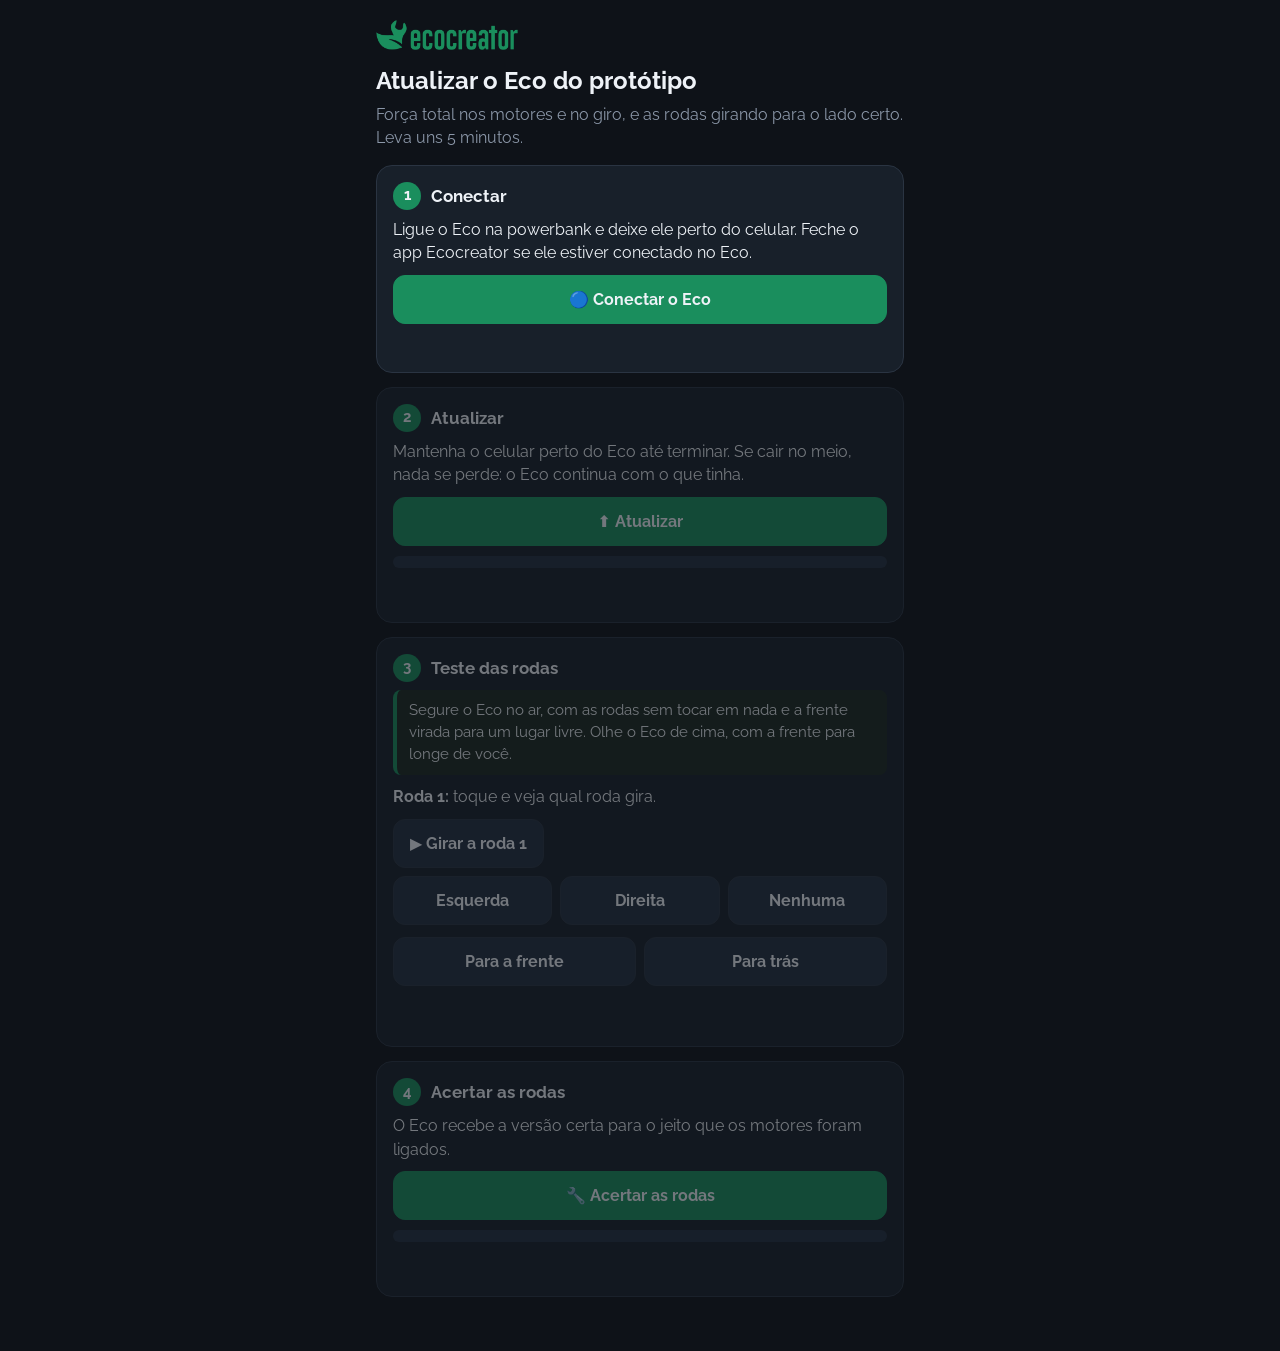
==== atualizar.html @ f11b43f6 "Teste: página de atualização do protótipo (atualizar.html) com os firmwares" ====
<!doctype html>
<html lang="pt-BR">
<head>
<meta charset="utf-8">
<meta name="viewport" content="width=device-width, initial-scale=1">
<meta name="robots" content="noindex">
<meta name="theme-color" content="#0e1218">
<title>Atualizar o Eco</title>
<link rel="icon" href="icons/favicon.png">
<style>
@font-face { font-family: 'Raleway'; font-weight: 400 800; src: url('fonts/raleway-latin.woff2') format('woff2'); }
:root { --bg: #0e1218; --panel: #18202a; --line: #2a3442; --text: #eef2f7; --muted: #8b97a8; --accent: #1a8e5d; --green: #35d07f; --red: #ff4d4d; --amber: #ffb020; }
* { box-sizing: border-box; }
body { margin: 0; background: var(--bg); color: var(--text); font: 16px/1.45 'Raleway', system-ui, sans-serif; }
main { max-width: 560px; margin: 0 auto; padding: 16px 16px 40px; }
header img { height: 30px; display: block; margin: 4px 0 14px; }
h1 { font-size: 24px; margin: 0 0 4px; }
.sub { color: var(--muted); margin: 0 0 16px; }
.passo { background: var(--panel); border: 1px solid var(--line); border-radius: 16px; padding: 16px; margin-bottom: 14px; }
.passo h2 { font-size: 17px; margin: 0 0 8px; display: flex; gap: 10px; align-items: center; }
.passo h2 .n { display: inline-grid; place-items: center; width: 28px; height: 28px; border-radius: 50%; background: var(--accent); font-size: 15px; flex: none; }
.passo.feito h2 .n { background: var(--green); color: #0e1218; }
.passo.bloq { opacity: .45; pointer-events: none; }
.passo p { margin: 0 0 10px; }
button { font: inherit; font-weight: 700; color: var(--text); background: #243041; border: 1px solid var(--line); border-radius: 12px; padding: 12px 16px; min-height: 48px; cursor: pointer; }
button.primario { background: var(--accent); border-color: var(--accent); width: 100%; }
button:disabled { opacity: .5; }
.opcoes { display: flex; gap: 8px; flex-wrap: wrap; margin: 8px 0 12px; }
.opcoes button { flex: 1 1 0; }
.opcoes button.on { background: var(--accent); border-color: var(--green); }
.barra { height: 12px; background: #243041; border-radius: 6px; overflow: hidden; margin: 10px 0 6px; }
.barra i { display: block; height: 100%; width: 0; background: var(--green); transition: width .2s; }
.msg { color: var(--muted); min-height: 1.4em; margin: 6px 0 0; }
.msg.erro { color: var(--red); }
.msg.ok { color: var(--green); }
.eco { color: var(--muted); font-size: 14px; }
.dica { background: #1d2a22; border-left: 4px solid var(--accent); border-radius: 8px; padding: 10px 12px; font-size: 15px; }
.hidden { display: none !important; }
</style>
</head>
<body>
<main>
  <header><img src="brand/logo-horizontal.png" alt="ecocreator"></header>
  <h1>Atualizar o Eco do protótipo</h1>
  <p class="sub">Força total nos motores e no giro, e as rodas girando para o lado certo. Leva uns 5 minutos.</p>

  <section id="p1" class="passo">
    <h2><span class="n">1</span>Conectar</h2>
    <p>Ligue o Eco na powerbank e deixe ele perto do celular. Feche o app Ecocreator se ele estiver conectado no Eco.</p>
    <button id="conectar" class="primario">🔵 Conectar o Eco</button>
    <p id="m1" class="msg"></p>
  </section>

  <section id="p2" class="passo bloq">
    <h2><span class="n">2</span>Atualizar</h2>
    <p>Mantenha o celular perto do Eco até terminar. Se cair no meio, nada se perde: o Eco continua com o que tinha.</p>
    <button id="atualizar" class="primario">⬆️ Atualizar</button>
    <div class="barra"><i id="b2"></i></div>
    <p id="m2" class="msg"></p>
  </section>

  <section id="p3" class="passo bloq">
    <h2><span class="n">3</span>Teste das rodas</h2>
    <p class="dica">Segure o Eco no ar, com as rodas sem tocar em nada e a frente virada para um lugar livre. Olhe o Eco de cima, com a frente para longe de você.</p>
    <div id="t1">
      <p><b>Roda 1:</b> toque e veja qual roda gira.</p>
      <button id="girar1">▶ Girar a roda 1</button>
      <div class="opcoes" data-teste="1" data-q="roda"><button data-v="e">Esquerda</button><button data-v="d">Direita</button><button data-v="">Nenhuma</button></div>
      <div class="opcoes" data-teste="1" data-q="frente"><button data-v="1">Para a frente</button><button data-v="0">Para trás</button></div>
    </div>
    <div id="t2" class="hidden">
      <p><b>Roda 2:</b> agora a outra.</p>
      <button id="girar2">▶ Girar a roda 2</button>
      <div class="opcoes" data-teste="2" data-q="roda"><button data-v="e">Esquerda</button><button data-v="d">Direita</button><button data-v="">Nenhuma</button></div>
      <div class="opcoes" data-teste="2" data-q="frente"><button data-v="1">Para a frente</button><button data-v="0">Para trás</button></div>
    </div>
    <p id="m3" class="msg"></p>
  </section>

  <section id="p4" class="passo bloq">
    <h2><span class="n">4</span>Acertar as rodas</h2>
    <p id="t4">O Eco recebe a versão certa para o jeito que os motores foram ligados.</p>
    <button id="acertar" class="primario">🔧 Acertar as rodas</button>
    <div class="barra"><i id="b4"></i></div>
    <div id="conferir" class="hidden">
      <p>Segure o Eco no ar de novo.</p>
      <button id="frente">▶ Girar as duas para a frente</button>
      <div class="opcoes" data-q="conferir"><button data-v="1">As duas foram para a frente</button><button data-v="0">Não</button></div>
    </div>
    <p id="m4" class="msg"></p>
  </section>

  <p id="eco" class="eco"></p>
</main>
<script type="module" src="js/atualizar.js"></script>
</body>
</html>
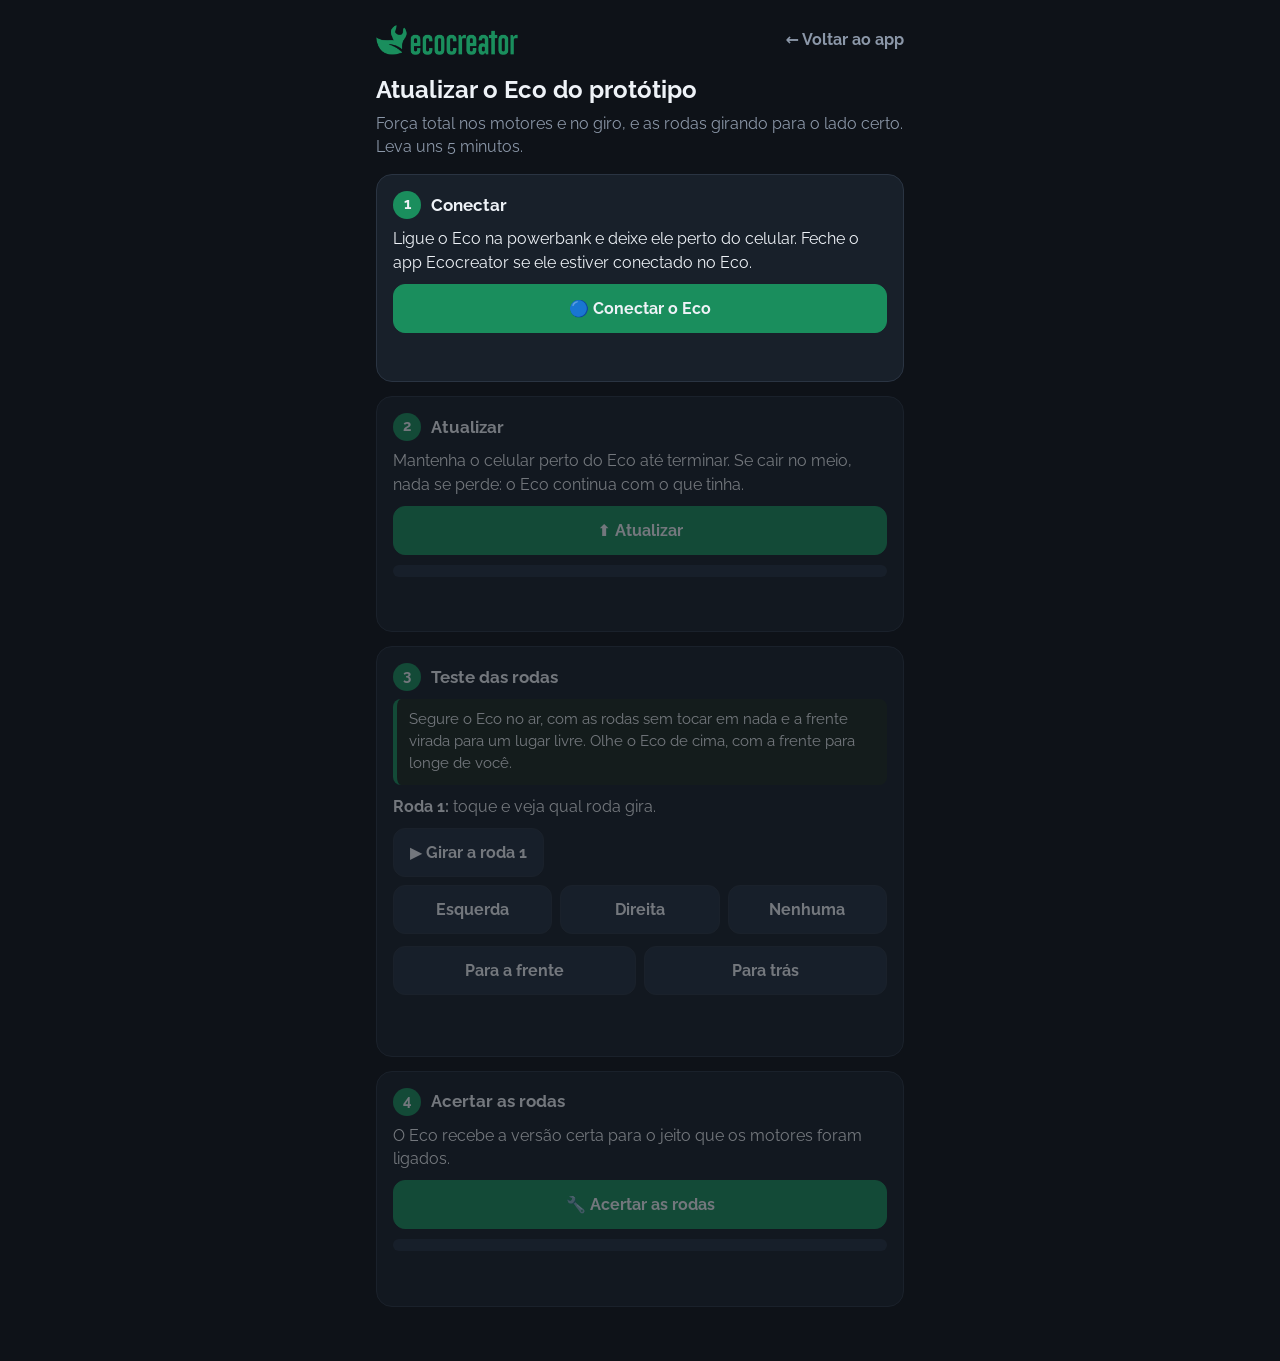
==== commit 883650df: "App completo com a entrada da atualização em Precisa de ajuda" ====
--- a/atualizar.html
+++ b/atualizar.html
@@ -13,7 +13,9 @@
 * { box-sizing: border-box; }
 body { margin: 0; background: var(--bg); color: var(--text); font: 16px/1.45 'Raleway', system-ui, sans-serif; }
 main { max-width: 560px; margin: 0 auto; padding: 16px 16px 40px; }
-header img { height: 30px; display: block; margin: 4px 0 14px; }
+header { display: flex; justify-content: space-between; align-items: center; flex-direction: row-reverse; margin: 4px 0 14px; }
+header img { height: 30px; display: block; }
+.volta { color: var(--muted); text-decoration: none; font-weight: 700; padding: 8px 0; }
 h1 { font-size: 24px; margin: 0 0 4px; }
 .sub { color: var(--muted); margin: 0 0 16px; }
 .passo { background: var(--panel); border: 1px solid var(--line); border-radius: 16px; padding: 16px; margin-bottom: 14px; }
@@ -40,7 +42,7 @@
 </head>
 <body>
 <main>
-  <header><img src="brand/logo-horizontal.png" alt="ecocreator"></header>
+  <header><a href="./" class="volta">← Voltar ao app</a><img src="brand/logo-horizontal.png" alt="ecocreator"></header>
   <h1>Atualizar o Eco do protótipo</h1>
   <p class="sub">Força total nos motores e no giro, e as rodas girando para o lado certo. Leva uns 5 minutos.</p>
 
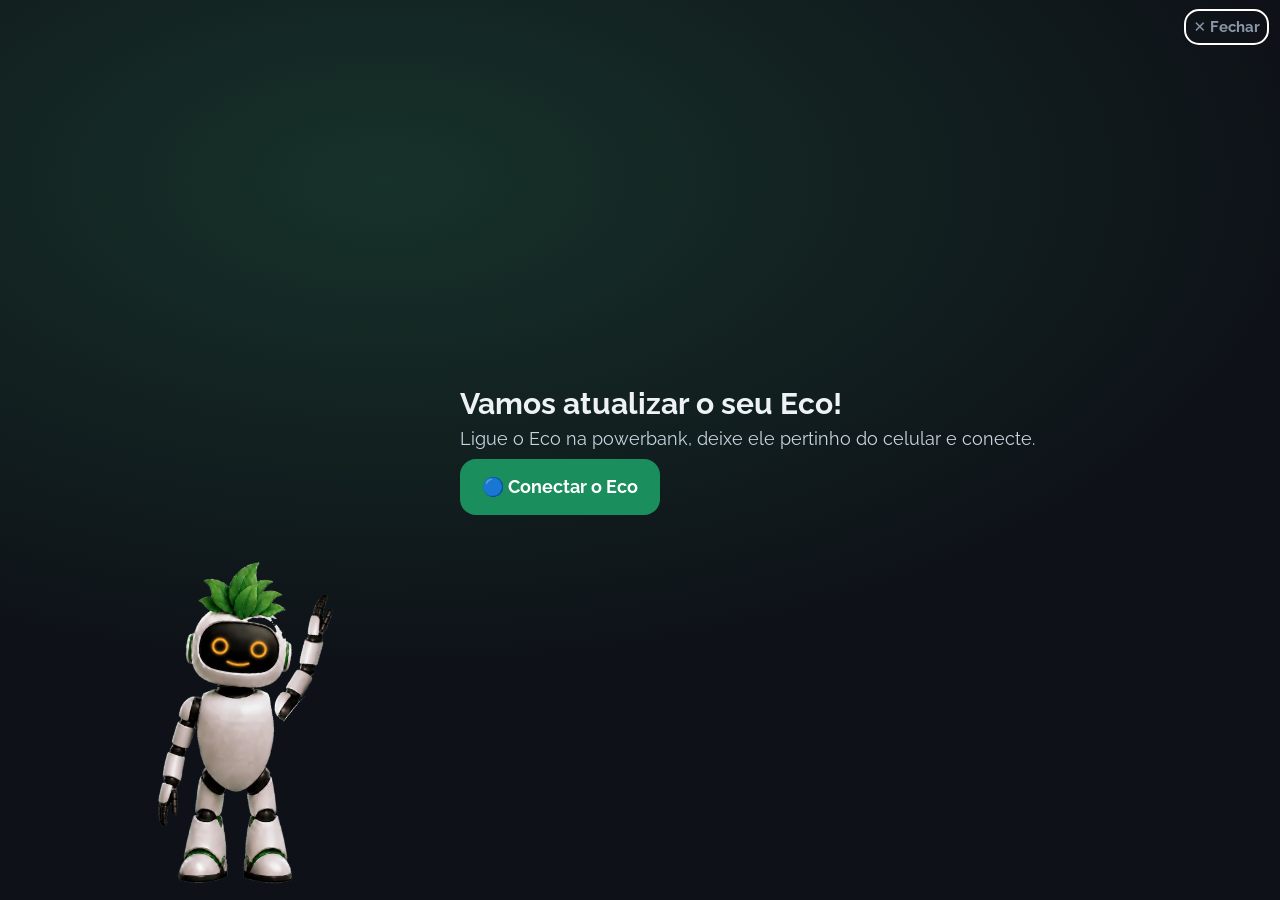
==== commit 56a11143: "Atualizador no app (plantinha, rodinhas, conserto), aviso, volta automática e caixa-preta" ====
--- a/atualizar.html
+++ b/atualizar.html
@@ -2,98 +2,13 @@
 <html lang="pt-BR">
 <head>
 <meta charset="utf-8">
-<meta name="viewport" content="width=device-width, initial-scale=1">
 <meta name="robots" content="noindex">
-<meta name="theme-color" content="#0e1218">
 <title>Atualizar o Eco</title>
-<link rel="icon" href="icons/favicon.png">
-<style>
-@font-face { font-family: 'Raleway'; font-weight: 400 800; src: url('fonts/raleway-latin.woff2') format('woff2'); }
-:root { --bg: #0e1218; --panel: #18202a; --line: #2a3442; --text: #eef2f7; --muted: #8b97a8; --accent: #1a8e5d; --green: #35d07f; --red: #ff4d4d; --amber: #ffb020; }
-* { box-sizing: border-box; }
-body { margin: 0; background: var(--bg); color: var(--text); font: 16px/1.45 'Raleway', system-ui, sans-serif; }
-main { max-width: 560px; margin: 0 auto; padding: 16px 16px 40px; }
-header { display: flex; justify-content: space-between; align-items: center; flex-direction: row-reverse; margin: 4px 0 14px; }
-header img { height: 30px; display: block; }
-.volta { color: var(--muted); text-decoration: none; font-weight: 700; padding: 8px 0; }
-h1 { font-size: 24px; margin: 0 0 4px; }
-.sub { color: var(--muted); margin: 0 0 16px; }
-.passo { background: var(--panel); border: 1px solid var(--line); border-radius: 16px; padding: 16px; margin-bottom: 14px; }
-.passo h2 { font-size: 17px; margin: 0 0 8px; display: flex; gap: 10px; align-items: center; }
-.passo h2 .n { display: inline-grid; place-items: center; width: 28px; height: 28px; border-radius: 50%; background: var(--accent); font-size: 15px; flex: none; }
-.passo.feito h2 .n { background: var(--green); color: #0e1218; }
-.passo.bloq { opacity: .45; pointer-events: none; }
-.passo p { margin: 0 0 10px; }
-button { font: inherit; font-weight: 700; color: var(--text); background: #243041; border: 1px solid var(--line); border-radius: 12px; padding: 12px 16px; min-height: 48px; cursor: pointer; }
-button.primario { background: var(--accent); border-color: var(--accent); width: 100%; }
-button:disabled { opacity: .5; }
-.opcoes { display: flex; gap: 8px; flex-wrap: wrap; margin: 8px 0 12px; }
-.opcoes button { flex: 1 1 0; }
-.opcoes button.on { background: var(--accent); border-color: var(--green); }
-.barra { height: 12px; background: #243041; border-radius: 6px; overflow: hidden; margin: 10px 0 6px; }
-.barra i { display: block; height: 100%; width: 0; background: var(--green); transition: width .2s; }
-.msg { color: var(--muted); min-height: 1.4em; margin: 6px 0 0; }
-.msg.erro { color: var(--red); }
-.msg.ok { color: var(--green); }
-.eco { color: var(--muted); font-size: 14px; }
-.dica { background: #1d2a22; border-left: 4px solid var(--accent); border-radius: 8px; padding: 10px 12px; font-size: 15px; }
-.hidden { display: none !important; }
-</style>
+<!-- a atualização agora fica dentro do app (js/atualizador.js): este endereço antigo só leva para lá -->
+<meta http-equiv="refresh" content="0; url=./?atualizar">
+<script>location.replace('./?atualizar' + location.search.replace(/^\?/, '&'));</script>
 </head>
-<body>
-<main>
-  <header><a href="./" class="volta">← Voltar ao app</a><img src="brand/logo-horizontal.png" alt="ecocreator"></header>
-  <h1>Atualizar o Eco do protótipo</h1>
-  <p class="sub">Força total nos motores e no giro, e as rodas girando para o lado certo. Leva uns 5 minutos.</p>
-
-  <section id="p1" class="passo">
-    <h2><span class="n">1</span>Conectar</h2>
-    <p>Ligue o Eco na powerbank e deixe ele perto do celular. Feche o app Ecocreator se ele estiver conectado no Eco.</p>
-    <button id="conectar" class="primario">🔵 Conectar o Eco</button>
-    <p id="m1" class="msg"></p>
-  </section>
-
-  <section id="p2" class="passo bloq">
-    <h2><span class="n">2</span>Atualizar</h2>
-    <p>Mantenha o celular perto do Eco até terminar. Se cair no meio, nada se perde: o Eco continua com o que tinha.</p>
-    <button id="atualizar" class="primario">⬆️ Atualizar</button>
-    <div class="barra"><i id="b2"></i></div>
-    <p id="m2" class="msg"></p>
-  </section>
-
-  <section id="p3" class="passo bloq">
-    <h2><span class="n">3</span>Teste das rodas</h2>
-    <p class="dica">Segure o Eco no ar, com as rodas sem tocar em nada e a frente virada para um lugar livre. Olhe o Eco de cima, com a frente para longe de você.</p>
-    <div id="t1">
-      <p><b>Roda 1:</b> toque e veja qual roda gira.</p>
-      <button id="girar1">▶ Girar a roda 1</button>
-      <div class="opcoes" data-teste="1" data-q="roda"><button data-v="e">Esquerda</button><button data-v="d">Direita</button><button data-v="">Nenhuma</button></div>
-      <div class="opcoes" data-teste="1" data-q="frente"><button data-v="1">Para a frente</button><button data-v="0">Para trás</button></div>
-    </div>
-    <div id="t2" class="hidden">
-      <p><b>Roda 2:</b> agora a outra.</p>
-      <button id="girar2">▶ Girar a roda 2</button>
-      <div class="opcoes" data-teste="2" data-q="roda"><button data-v="e">Esquerda</button><button data-v="d">Direita</button><button data-v="">Nenhuma</button></div>
-      <div class="opcoes" data-teste="2" data-q="frente"><button data-v="1">Para a frente</button><button data-v="0">Para trás</button></div>
-    </div>
-    <p id="m3" class="msg"></p>
-  </section>
-
-  <section id="p4" class="passo bloq">
-    <h2><span class="n">4</span>Acertar as rodas</h2>
-    <p id="t4">O Eco recebe a versão certa para o jeito que os motores foram ligados.</p>
-    <button id="acertar" class="primario">🔧 Acertar as rodas</button>
-    <div class="barra"><i id="b4"></i></div>
-    <div id="conferir" class="hidden">
-      <p>Segure o Eco no ar de novo.</p>
-      <button id="frente">▶ Girar as duas para a frente</button>
-      <div class="opcoes" data-q="conferir"><button data-v="1">As duas foram para a frente</button><button data-v="0">Não</button></div>
-    </div>
-    <p id="m4" class="msg"></p>
-  </section>
-
-  <p id="eco" class="eco"></p>
-</main>
-<script type="module" src="js/atualizar.js"></script>
+<body style="background:#0e1218;color:#eef2f7;font-family:system-ui,sans-serif">
+<p><a href="./?atualizar" style="color:#35d07f">Abrir a atualização do Eco</a></p>
 </body>
 </html>
